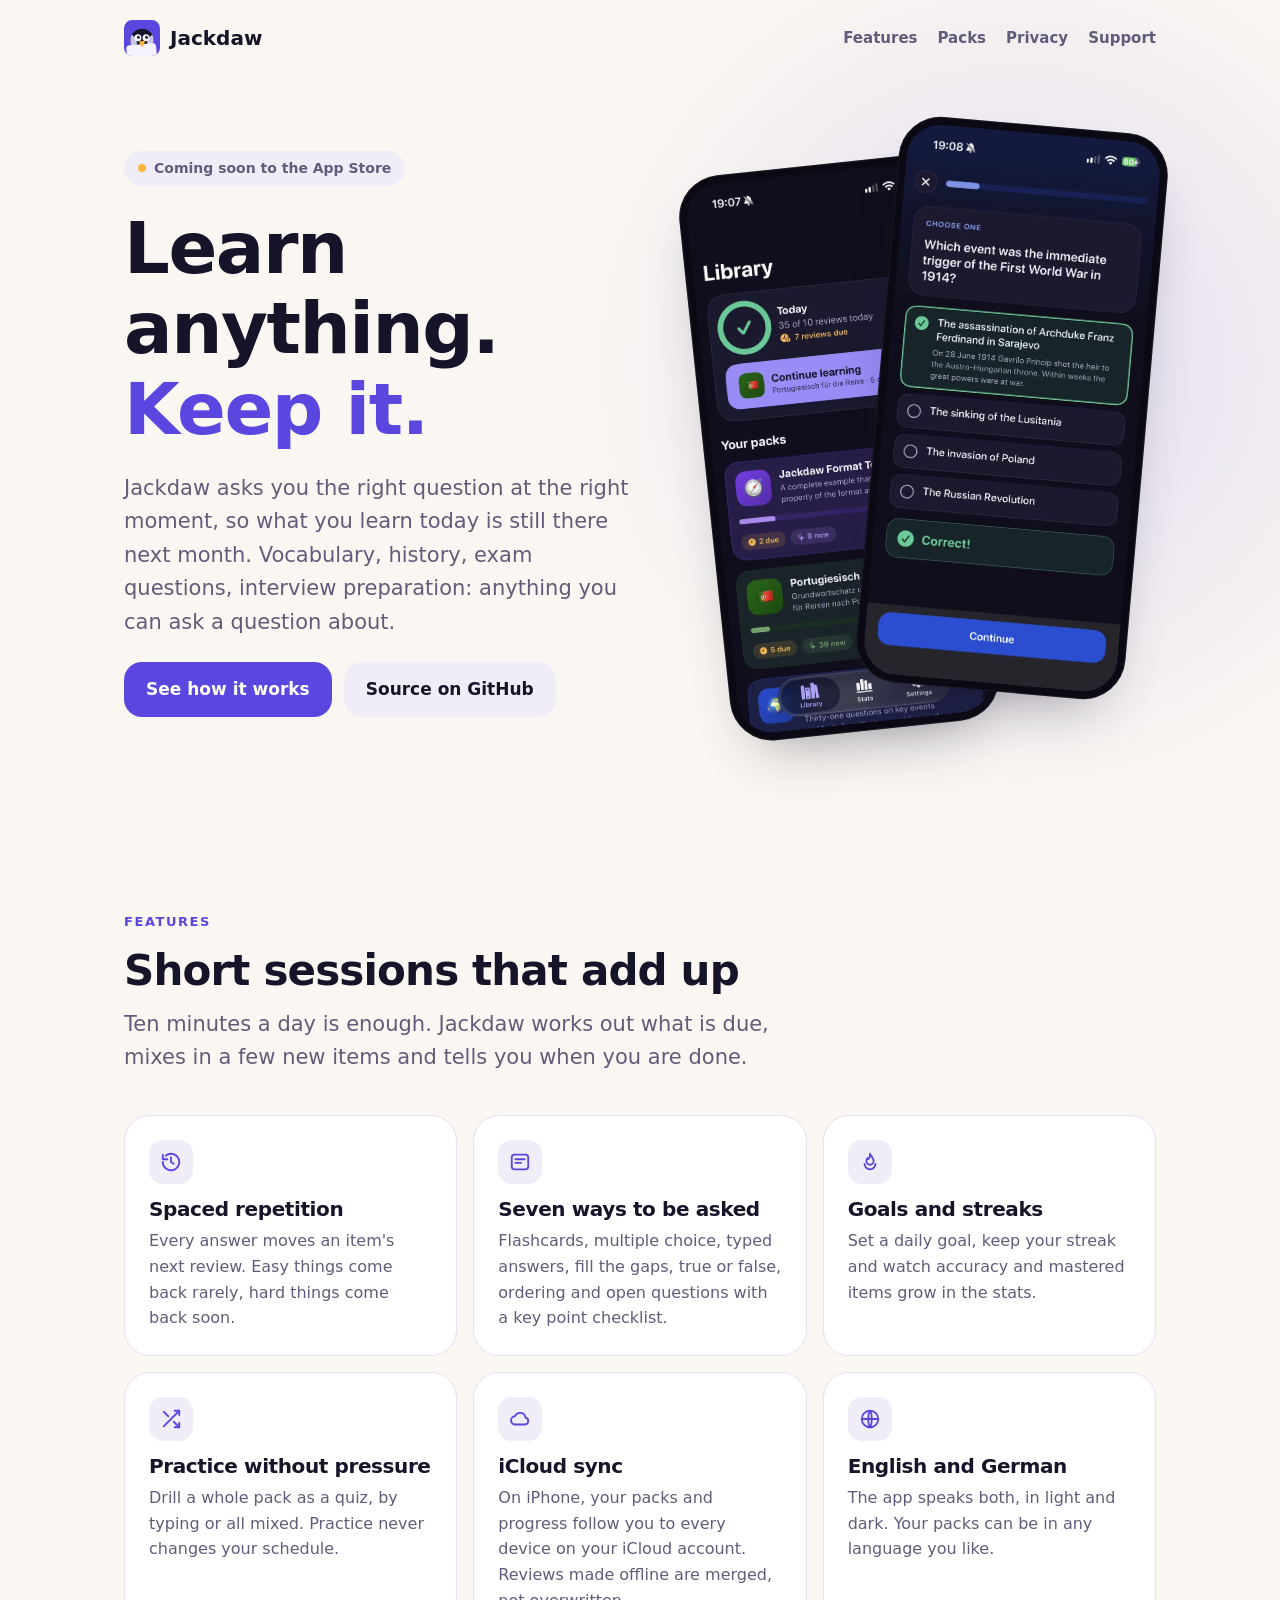
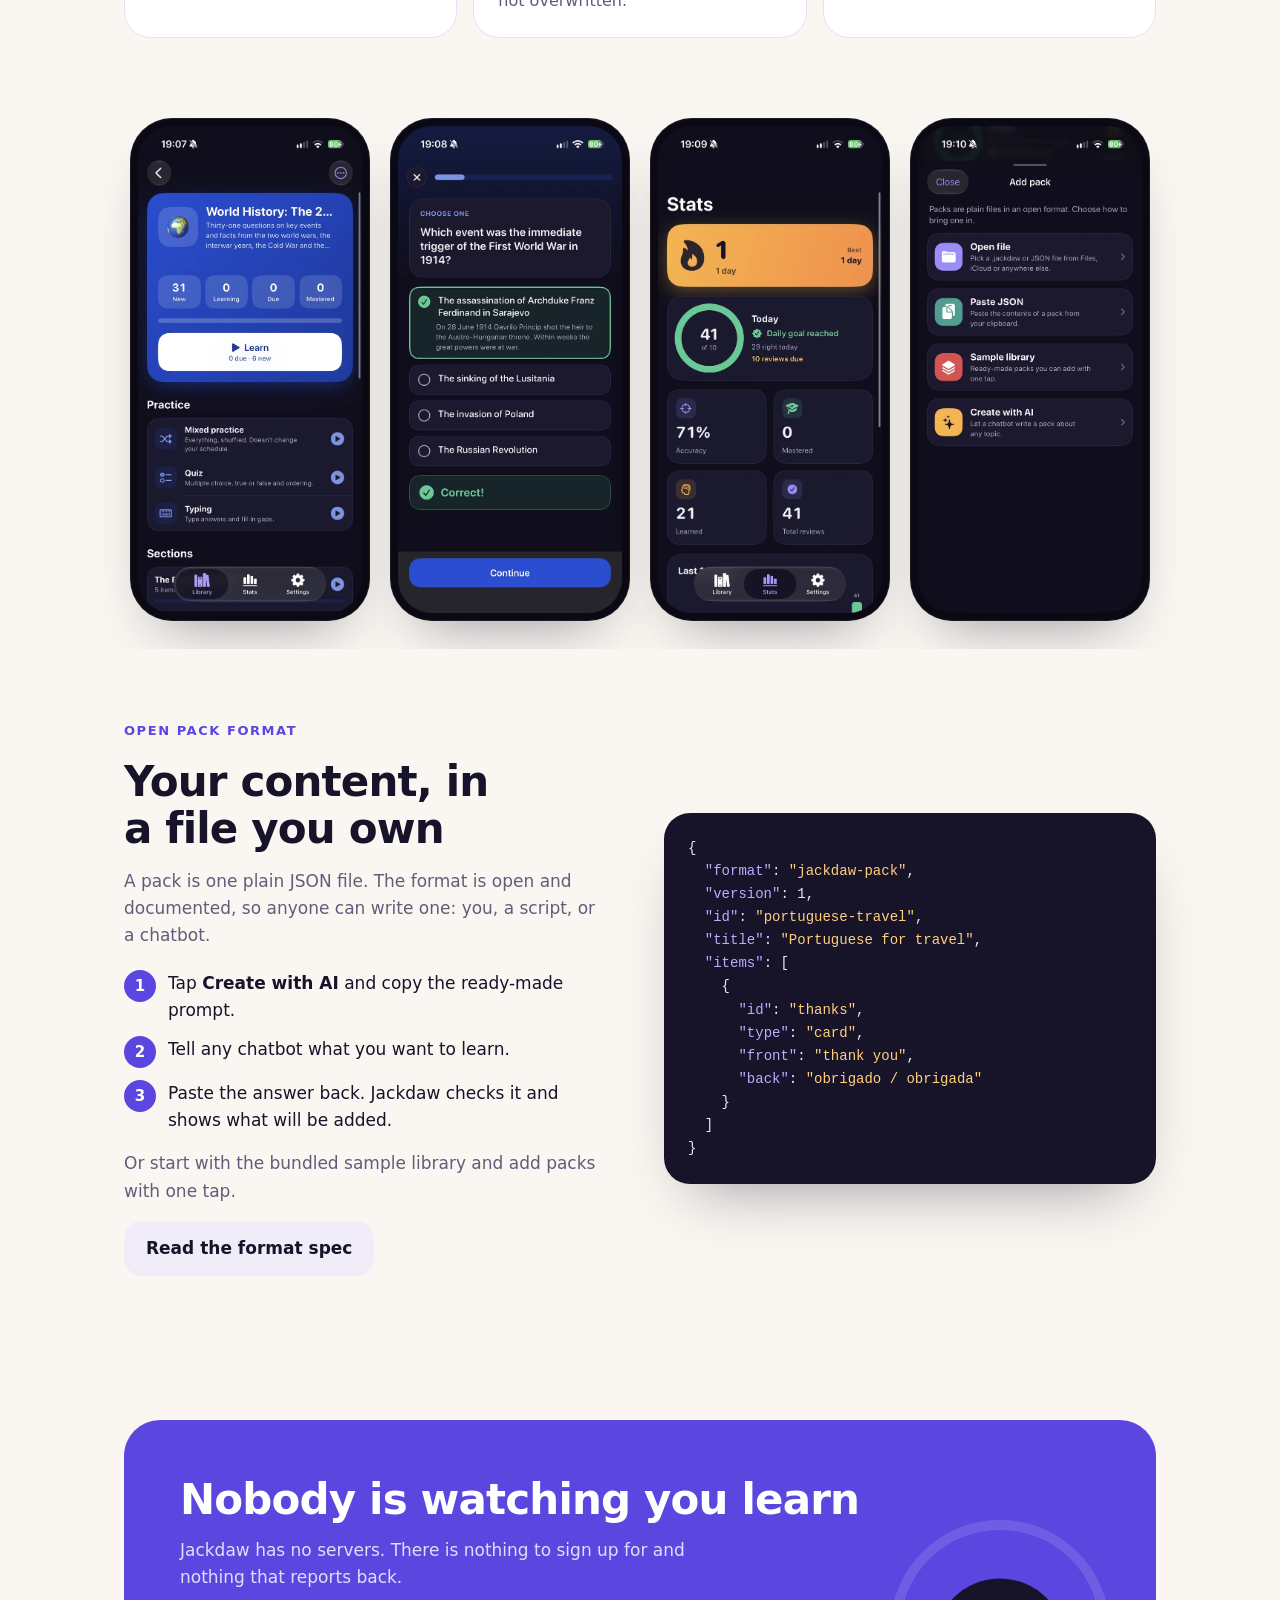
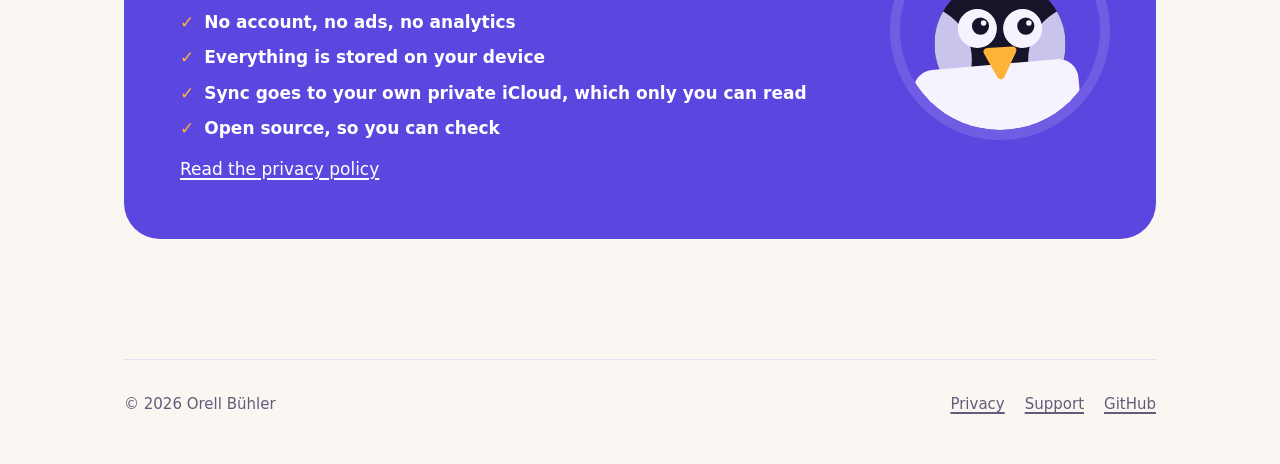
==== docs/index.html @ 550eed45 "add website with privacy and support pages static site in docs/ for github pages: landing page, priv" ====
<!doctype html>
<html lang="en">
<head>
    <meta charset="utf-8">
    <meta name="viewport" content="width=device-width, initial-scale=1">
    <title>Jackdaw: Learn & Remember</title>
    <meta name="description" content="Jackdaw is a spaced-repetition learning app for iPhone and Android. Learn anything from open pack files, with no account and no tracking.">
    <meta property="og:title" content="Jackdaw: Learn & Remember">
    <meta property="og:description" content="Learn anything with spaced repetition. Open pack format, no account, no tracking.">
    <meta name="theme-color" content="#5B47E0">
    <link rel="icon" type="image/svg+xml" href="assets/icon.svg">
    <link rel="stylesheet" href="style.css">
</head>
<body>
<div class="wrap">
    <header class="site">
        <a class="brand" href="./"><img src="assets/icon.svg" alt="">Jackdaw</a>
        <nav class="site" aria-label="Main">
            <a href="#features">Features</a>
            <a href="#packs">Packs</a>
            <a href="#privacy">Privacy</a>
            <a href="support.html">Support</a>
        </nav>
    </header>

    <main>
        <div class="hero">
            <div class="hero-copy">
                <span class="pill">Coming soon to the App Store</span>
                <h1>Learn anything.<br><em>Keep it.</em></h1>
                <p class="lead">Jackdaw asks you the right question at the right moment, so what you learn today is still there next month. Vocabulary, history, exam questions, interview preparation: anything you can ask a question about.</p>
                <div class="cta">
                    <a class="button" href="#features">See how it works</a>
                    <a class="button ghost" href="https://github.com/OrellBuehler/jackdaw">Source on GitHub</a>
                </div>
            </div>
            <div class="phones" aria-hidden="true">
                <div class="phone"><img src="assets/library.webp" width="603" height="1311" alt=""></div>
                <div class="phone"><img src="assets/question.webp" width="603" height="1311" alt=""></div>
            </div>
        </div>

        <section id="features">
            <div class="section-head">
                <span class="eyebrow">Features</span>
                <h2>Short sessions that add up</h2>
                <p class="lead">Ten minutes a day is enough. Jackdaw works out what is due, mixes in a few new items and tells you when you are done.</p>
            </div>
            <div class="grid">
                <div class="card">
                    <div class="icon"><svg viewBox="0 0 24 24"><path d="M3 12a9 9 0 1 0 3-6.7"/><path d="M3 4v5h5"/><path d="M12 7v5l3 2"/></svg></div>
                    <h3>Spaced repetition</h3>
                    <p>Every answer moves an item's next review. Easy things come back rarely, hard things come back soon.</p>
                </div>
                <div class="card">
                    <div class="icon"><svg viewBox="0 0 24 24"><rect x="3" y="4" width="18" height="16" rx="3"/><path d="M7 9h10M7 13h6"/></svg></div>
                    <h3>Seven ways to be asked</h3>
                    <p>Flashcards, multiple choice, typed answers, fill the gaps, true or false, ordering and open questions with a key point checklist.</p>
                </div>
                <div class="card">
                    <div class="icon"><svg viewBox="0 0 24 24"><path d="M12 3c1 3 4 4.500 4 8a4 4 0 0 1-8 0c0-1.500.500-2.500 1.500-3.500C9.500 10 12 9 12 3z"/><path d="M6 14a6 6 0 0 0 12 0"/></svg></div>
                    <h3>Goals and streaks</h3>
                    <p>Set a daily goal, keep your streak and watch accuracy and mastered items grow in the stats.</p>
                </div>
                <div class="card">
                    <div class="icon"><svg viewBox="0 0 24 24"><path d="M16 3h5v5"/><path d="M4 20 21 3"/><path d="M21 16v5h-5"/><path d="m15 15 6 6"/><path d="M4 4l5 5"/></svg></div>
                    <h3>Practice without pressure</h3>
                    <p>Drill a whole pack as a quiz, by typing or all mixed. Practice never changes your schedule.</p>
                </div>
                <div class="card">
                    <div class="icon"><svg viewBox="0 0 24 24"><path d="M7 18a4.500 4.500 0 0 1-.500-9A6 6 0 0 1 18 10.500 3.800 3.800 0 0 1 17.500 18z"/></svg></div>
                    <h3>iCloud sync</h3>
                    <p>On iPhone, your packs and progress follow you to every device on your iCloud account. Reviews made offline are merged, not overwritten.</p>
                </div>
                <div class="card">
                    <div class="icon"><svg viewBox="0 0 24 24"><circle cx="12" cy="12" r="9"/><path d="M3 12h18M12 3c2.500 3 2.500 15 0 18M12 3c-2.500 3-2.500 15 0 18"/></svg></div>
                    <h3>English and German</h3>
                    <p>The app speaks both, in light and dark. Your packs can be in any language you like.</p>
                </div>
            </div>
        </section>
    </main>
</div>

<div class="shots" aria-label="Screenshots">
    <div class="phone"><img src="assets/pack.webp" width="603" height="1311" loading="lazy" alt="A pack with its progress and practice modes"></div>
    <div class="phone"><img src="assets/question.webp" width="603" height="1311" loading="lazy" alt="A multiple choice question answered correctly"></div>
    <div class="phone"><img src="assets/stats.webp" width="603" height="1311" loading="lazy" alt="Stats with streak, daily goal and accuracy"></div>
    <div class="phone"><img src="assets/add-pack.webp" width="603" height="1311" loading="lazy" alt="Adding a pack from a file, the clipboard, the sample library or a chatbot"></div>
</div>

<div class="wrap">
    <section id="packs">
        <div class="split">
            <div class="copy">
                <span class="eyebrow">Open pack format</span>
                <h2>Your content, in a file you own</h2>
                <p>A pack is one plain JSON file. The format is open and documented, so anyone can write one: you, a script, or a chatbot.</p>
                <ol class="steps">
                    <li><span>Tap <strong>Create with AI</strong> and copy the ready-made prompt.</span></li>
                    <li><span>Tell any chatbot what you want to learn.</span></li>
                    <li><span>Paste the answer back. Jackdaw checks it and shows what will be added.</span></li>
                </ol>
                <p>Or start with the bundled sample library and add packs with one tap.</p>
                <a class="button ghost" href="https://github.com/OrellBuehler/jackdaw/blob/main/format/README.md">Read the format spec</a>
            </div>
<pre class="code"><code>{
  <span class="k">"format"</span>: <span class="s">"jackdaw-pack"</span>,
  <span class="k">"version"</span>: 1,
  <span class="k">"id"</span>: <span class="s">"portuguese-travel"</span>,
  <span class="k">"title"</span>: <span class="s">"Portuguese for travel"</span>,
  <span class="k">"items"</span>: [
    {
      <span class="k">"id"</span>: <span class="s">"thanks"</span>,
      <span class="k">"type"</span>: <span class="s">"card"</span>,
      <span class="k">"front"</span>: <span class="s">"thank you"</span>,
      <span class="k">"back"</span>: <span class="s">"obrigado / obrigada"</span>
    }
  ]
}</code></pre>
        </div>
    </section>

    <section id="privacy">
        <div class="band">
            <div>
                <h2>Nobody is watching you learn</h2>
                <p>Jackdaw has no servers. There is nothing to sign up for and nothing that reports back.</p>
                <ul>
                    <li>No account, no ads, no analytics</li>
                    <li>Everything is stored on your device</li>
                    <li>Sync goes to your own private iCloud, which only you can read</li>
                    <li>Open source, so you can check</li>
                </ul>
                <p><a href="privacy.html">Read the privacy policy</a></p>
            </div>
            <img src="assets/symbol.svg" width="200" height="200" alt="The Jackdaw mascot peeking over a card">
        </div>
    </section>

    <footer class="site">
        <span>© 2026 Orell Bühler</span>
        <nav aria-label="Footer">
            <a href="privacy.html">Privacy</a>
            <a href="support.html">Support</a>
            <a href="https://github.com/OrellBuehler/jackdaw">GitHub</a>
        </nav>
    </footer>
</div>
</body>
</html>
---- docs/style.css ----
:root {
    color-scheme: light dark;
    --violet: #5b47e0;
    --amber: #ffb238;
    --bg: #faf7f2;
    --surface: #ffffff;
    --muted: #f1edf8;
    --line: #e6e0f0;
    --text: #17142a;
    --soft: #625c7a;
    --accent: #5b47e0;
    --on-accent: #ffffff;
    --success: #1f9d68;
    --glow: rgba(91, 71, 224, 0.16);
    --shadow: 0 30px 60px -30px rgba(23, 20, 42, 0.45);
    --round: ui-rounded, "SF Pro Rounded", "Nunito", system-ui, -apple-system, "Segoe UI", Roboto, sans-serif;
}

@media (prefers-color-scheme: dark) {
    :root {
        --bg: #100e1d;
        --surface: #1c1930;
        --muted: #27233f;
        --line: #2f2a4b;
        --text: #f4f1fb;
        --soft: #a9a3c2;
        --accent: #9c8cff;
        --on-accent: #17142a;
        --success: #3dcb91;
        --glow: rgba(124, 104, 255, 0.28);
        --shadow: 0 30px 70px -30px rgba(0, 0, 0, 0.9);
    }
}

* {
    box-sizing: border-box;
}

html {
    scroll-behavior: smooth;
}

body {
    margin: 0;
    background: var(--bg);
    color: var(--text);
    font: 17px/1.6 var(--round);
    -webkit-font-smoothing: antialiased;
    overflow-x: hidden;
}

a {
    color: var(--accent);
    text-decoration-thickness: 1.5px;
    text-underline-offset: 3px;
}

img {
    max-width: 100%;
    display: block;
}

.wrap {
    max-width: 1080px;
    margin: 0 auto;
    padding: 0 24px;
}

.narrow {
    max-width: 720px;
}

header.site {
    display: flex;
    align-items: center;
    justify-content: space-between;
    gap: 16px;
    padding-block: 20px;
}

.brand {
    display: flex;
    align-items: center;
    gap: 10px;
    font-weight: 800;
    font-size: 20px;
    color: var(--text);
    text-decoration: none;
}

.brand img {
    width: 36px;
    height: 36px;
}

nav.site {
    display: flex;
    flex-wrap: wrap;
    gap: 4px 20px;
    font-weight: 600;
    font-size: 15px;
}

nav.site a {
    color: var(--soft);
    text-decoration: none;
}

nav.site a:hover,
nav.site a[aria-current] {
    color: var(--text);
}

h1,
h2,
h3 {
    line-height: 1.12;
    letter-spacing: -0.02em;
    margin: 0;
    text-wrap: balance;
}

h1 {
    font-size: clamp(40px, 7vw, 72px);
    font-weight: 800;
}

h2 {
    font-size: clamp(28px, 4.2vw, 42px);
    font-weight: 800;
}

h3 {
    font-size: 20px;
    font-weight: 700;
}

p {
    margin: 0;
    text-wrap: pretty;
}

.lead {
    font-size: clamp(18px, 2.2vw, 21px);
    color: var(--soft);
    max-width: 34em;
}

.eyebrow {
    font-size: 13px;
    font-weight: 700;
    letter-spacing: 0.12em;
    text-transform: uppercase;
    color: var(--accent);
}

.hero {
    position: relative;
    display: grid;
    grid-template-columns: 1.05fr 0.95fr;
    gap: 40px;
    align-items: center;
    padding-block: 48px 96px;
}

.hero::before {
    content: "";
    position: absolute;
    inset: -160px -30% auto auto;
    width: 900px;
    height: 900px;
    background: radial-gradient(closest-side, var(--glow), transparent);
    pointer-events: none;
    z-index: -1;
}

.hero-copy {
    display: grid;
    gap: 22px;
    justify-items: start;
}

.hero h1 em {
    font-style: normal;
    color: var(--accent);
}

.cta {
    display: flex;
    flex-wrap: wrap;
    gap: 12px;
    align-items: center;
}

.button {
    display: inline-flex;
    align-items: center;
    gap: 8px;
    padding: 14px 22px;
    border-radius: 18px;
    font-weight: 700;
    text-decoration: none;
    background: var(--accent);
    color: var(--on-accent);
    transition: transform 0.15s ease;
}

.button:hover {
    transform: translateY(-2px);
}

.button.ghost {
    background: var(--muted);
    color: var(--text);
}

.pill {
    display: inline-flex;
    align-items: center;
    gap: 8px;
    padding: 6px 14px;
    border-radius: 999px;
    background: var(--muted);
    color: var(--soft);
    font-size: 14px;
    font-weight: 600;
}

.pill::before {
    content: "";
    width: 8px;
    height: 8px;
    border-radius: 50%;
    background: var(--amber);
}

.phones {
    position: relative;
    height: 620px;
}

.phone {
    position: absolute;
    width: 270px;
    border-radius: 42px;
    padding: 8px;
    background: #0b0a14;
    box-shadow: var(--shadow), 0 0 0 1px rgba(255, 255, 255, 0.08) inset;
}

.phone img {
    border-radius: 34px;
    width: 100%;
    height: auto;
}

.phones .phone:nth-child(1) {
    left: 4%;
    top: 40px;
    transform: rotate(-6deg);
}

.phones .phone:nth-child(2) {
    right: 2%;
    top: 0;
    transform: rotate(5deg);
}

section {
    padding-block: 72px;
}

.section-head {
    display: grid;
    gap: 14px;
    margin-bottom: 40px;
    max-width: 40em;
}

.grid {
    display: grid;
    grid-template-columns: repeat(auto-fit, minmax(250px, 1fr));
    gap: 16px;
}

.card {
    background: var(--surface);
    border: 1px solid var(--line);
    border-radius: 26px;
    padding: 24px;
    display: grid;
    gap: 8px;
    align-content: start;
}

.card p {
    color: var(--soft);
    font-size: 16px;
}

.icon {
    width: 44px;
    height: 44px;
    border-radius: 14px;
    display: grid;
    place-items: center;
    background: var(--muted);
    color: var(--accent);
    margin-bottom: 6px;
}

.icon svg {
    width: 22px;
    height: 22px;
    fill: none;
    stroke: currentColor;
    stroke-width: 2;
    stroke-linecap: round;
    stroke-linejoin: round;
}

.split {
    display: grid;
    grid-template-columns: 1fr 1fr;
    gap: 48px;
    align-items: center;
}

.split .copy {
    display: grid;
    gap: 16px;
    justify-items: start;
}

.split .copy p {
    color: var(--soft);
}

.steps {
    counter-reset: step;
    list-style: none;
    padding: 0;
    margin: 4px 0 0;
    display: grid;
    gap: 12px;
}

.steps li {
    counter-increment: step;
    display: grid;
    grid-template-columns: 32px 1fr;
    gap: 12px;
    align-items: start;
}

.steps li::before {
    content: counter(step);
    width: 32px;
    height: 32px;
    border-radius: 50%;
    display: grid;
    place-items: center;
    background: var(--accent);
    color: var(--on-accent);
    font-weight: 800;
    font-size: 15px;
}

.code {
    overflow-x: auto;
    background: #17142a;
    color: #e9e5fb;
    border-radius: 26px;
    padding: 24px;
    font: 14px/1.65 ui-monospace, "SF Mono", Menlo, Consolas, monospace;
    box-shadow: var(--shadow);
    margin: 0;
}

.code .k {
    color: #b9adff;
}

.code .s {
    color: #ffcf7d;
}

.shots {
    display: flex;
    gap: 20px;
    overflow-x: auto;
    padding: 8px 24px 28px;
    scroll-snap-type: x mandatory;
    justify-content: safe center;
}

.shots .phone {
    position: static;
    flex: none;
    width: 240px;
    scroll-snap-align: center;
}

.shots .phone img {
    border-radius: 34px;
}

.band {
    background: var(--violet);
    color: #fff;
    border-radius: 36px;
    padding: clamp(28px, 5vw, 56px);
    display: grid;
    grid-template-columns: 1fr auto;
    gap: 32px;
    align-items: center;
    overflow: hidden;
}

.band p {
    color: rgba(255, 255, 255, 0.82);
    margin-top: 14px;
    max-width: 32em;
}

.band ul {
    margin: 18px 0 0;
    padding: 0;
    list-style: none;
    display: grid;
    gap: 8px;
    font-weight: 600;
}

.band li::before {
    content: "✓";
    margin-right: 10px;
    color: var(--amber);
    font-weight: 800;
}

.band img {
    width: 200px;
    height: 200px;
    border-radius: 50%;
    box-shadow: 0 0 0 10px rgba(255, 255, 255, 0.12);
}

.band a {
    color: #fff;
}

footer.site {
    border-top: 1px solid var(--line);
    margin-top: 48px;
    padding-block: 32px 48px;
    color: var(--soft);
    font-size: 15px;
    display: flex;
    flex-wrap: wrap;
    gap: 12px 24px;
    justify-content: space-between;
}

footer.site nav {
    display: flex;
    flex-wrap: wrap;
    gap: 8px 20px;
}

footer.site a {
    color: var(--soft);
}

.doc {
    padding-block: 32px 48px;
}

.doc h1 {
    font-size: clamp(34px, 5vw, 48px);
    margin-bottom: 12px;
}

.doc h2 {
    font-size: 24px;
    margin: 40px 0 10px;
}

.doc p,
.doc ul {
    margin: 0 0 14px;
}

.doc ul {
    padding-left: 22px;
}

.doc li {
    margin-bottom: 6px;
}

.doc .meta {
    color: var(--soft);
}

.doc .summary {
    background: var(--surface);
    border: 1px solid var(--line);
    border-radius: 22px;
    padding: 20px 24px;
    margin: 24px 0;
}

.doc .summary p:last-child,
.doc details p:last-child {
    margin-bottom: 0;
}

.doc details {
    background: var(--surface);
    border: 1px solid var(--line);
    border-radius: 18px;
    padding: 16px 20px;
    margin-bottom: 10px;
}

.doc summary {
    font-weight: 700;
    cursor: pointer;
}

.doc details[open] summary {
    margin-bottom: 10px;
}

@media (max-width: 860px) {
    .hero,
    .split,
    .band {
        grid-template-columns: 1fr;
    }

    .hero {
        padding-block: 24px 48px;
    }

    .phones {
        height: 500px;
        max-width: 420px;
        width: 100%;
        margin: 0 auto;
    }

    .phone {
        width: 210px;
        border-radius: 34px;
        padding: 6px;
    }

    .phone img {
        border-radius: 28px;
    }

    .band img {
        width: 120px;
        height: 120px;
        order: -1;
    }

    section {
        padding-block: 48px;
    }
}

@media (max-width: 520px) {
    nav.site a[href^="#"] {
        display: none;
    }
}

@media (prefers-reduced-motion: reduce) {
    html {
        scroll-behavior: auto;
    }

    .button {
        transition: none;
    }
}
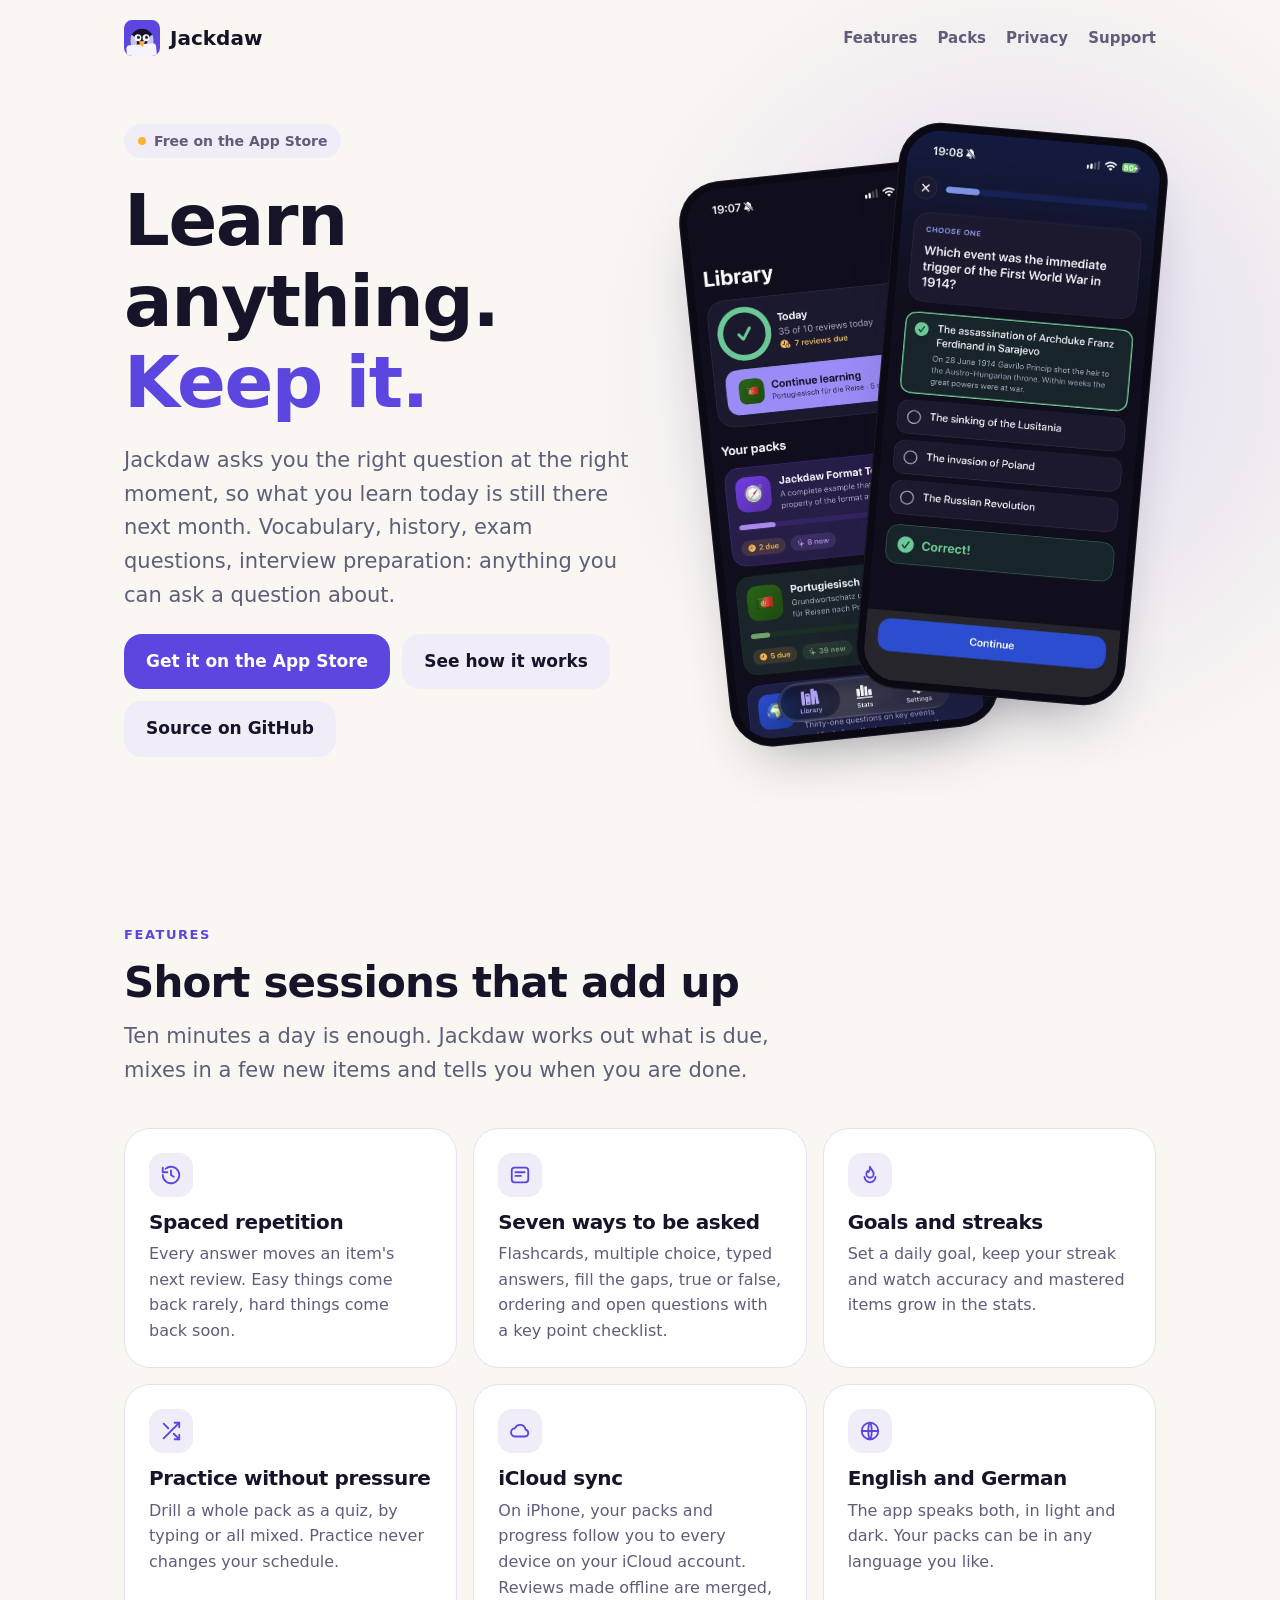
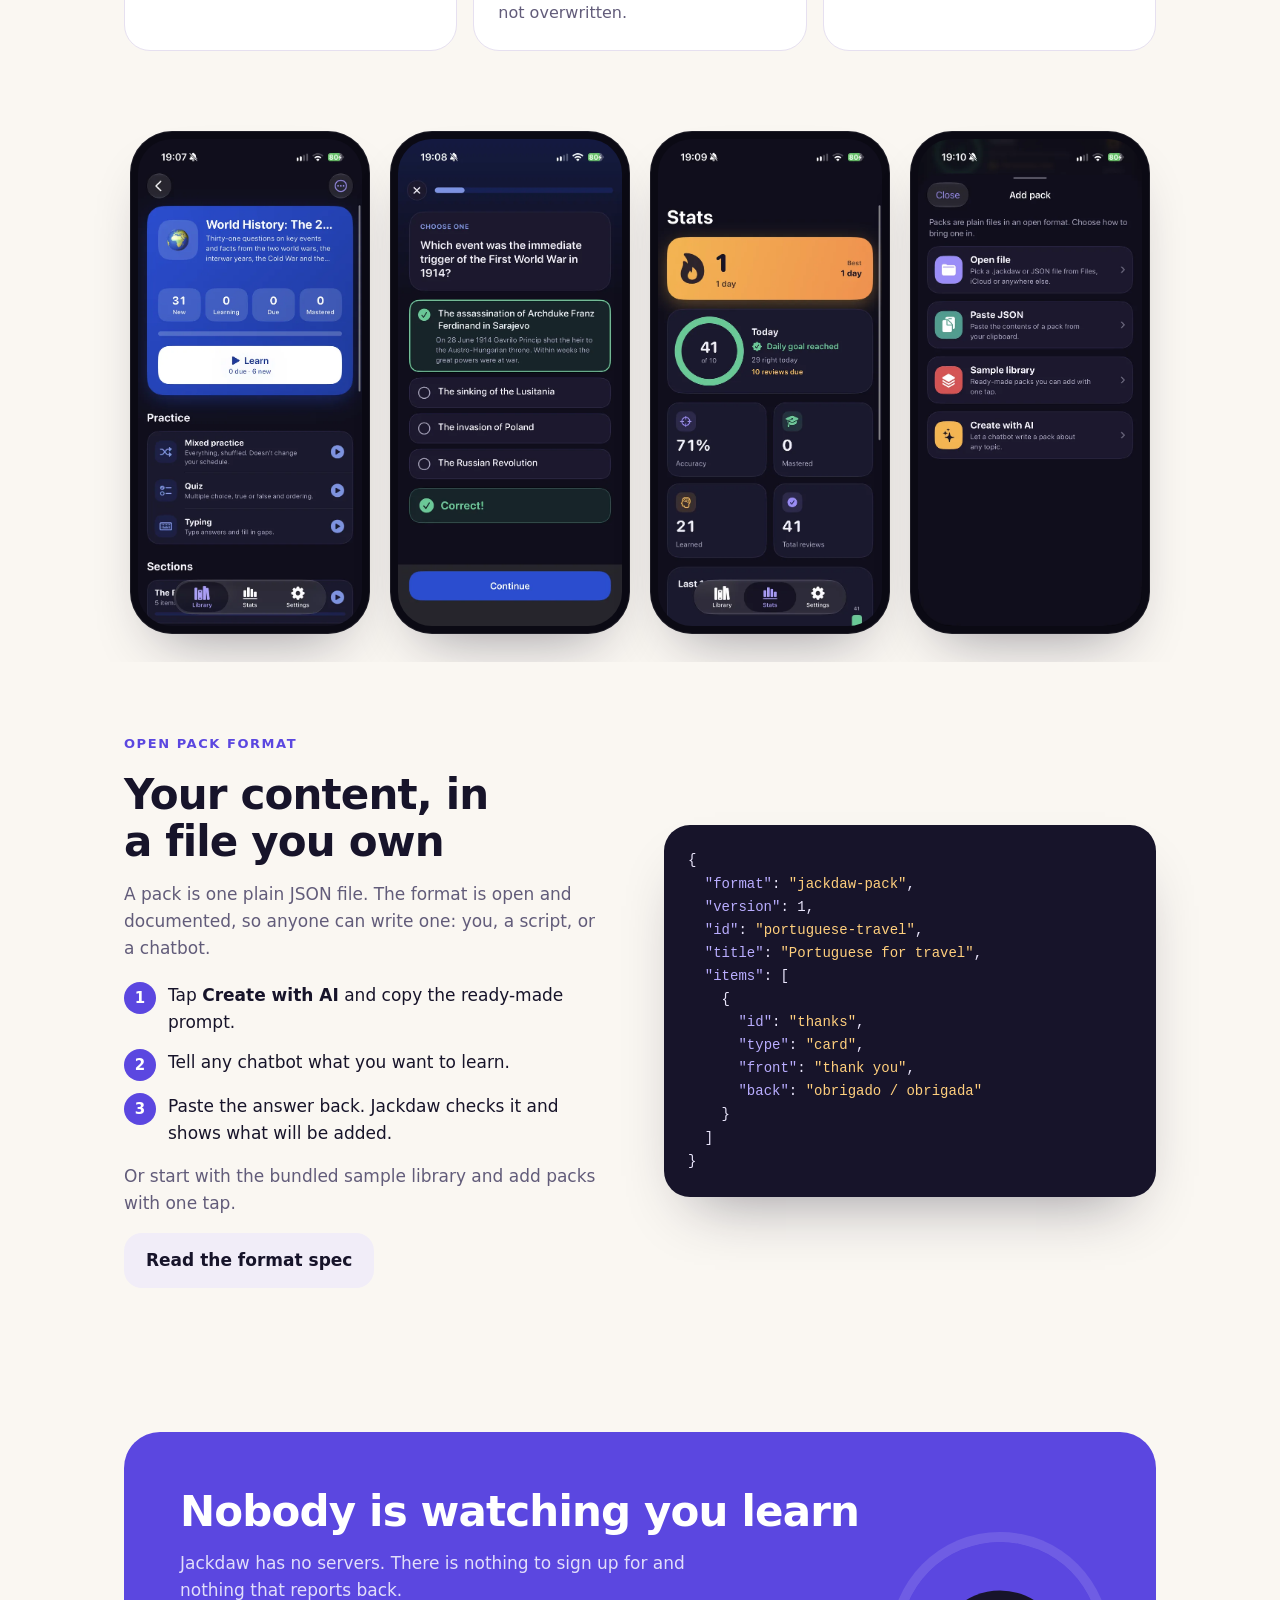
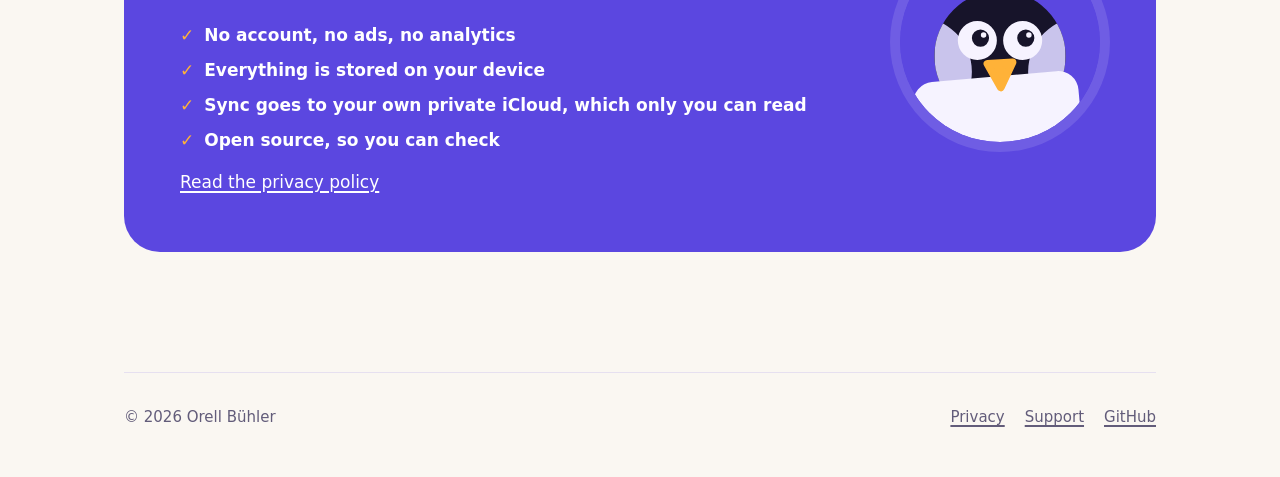
==== commit eb8e83ca: "link the app store listing in the readme and on the website" ====
--- a/docs/index.html
+++ b/docs/index.html
@@ -26,11 +26,12 @@
     <main>
         <div class="hero">
             <div class="hero-copy">
-                <span class="pill">Coming soon to the App Store</span>
+                <span class="pill">Free on the App Store</span>
                 <h1>Learn anything.<br><em>Keep it.</em></h1>
                 <p class="lead">Jackdaw asks you the right question at the right moment, so what you learn today is still there next month. Vocabulary, history, exam questions, interview preparation: anything you can ask a question about.</p>
                 <div class="cta">
-                    <a class="button" href="#features">See how it works</a>
+                    <a class="button" href="https://apps.apple.com/app/id6837738431">Get it on the App Store</a>
+                    <a class="button ghost" href="#features">See how it works</a>
                     <a class="button ghost" href="https://github.com/OrellBuehler/jackdaw">Source on GitHub</a>
                 </div>
             </div>
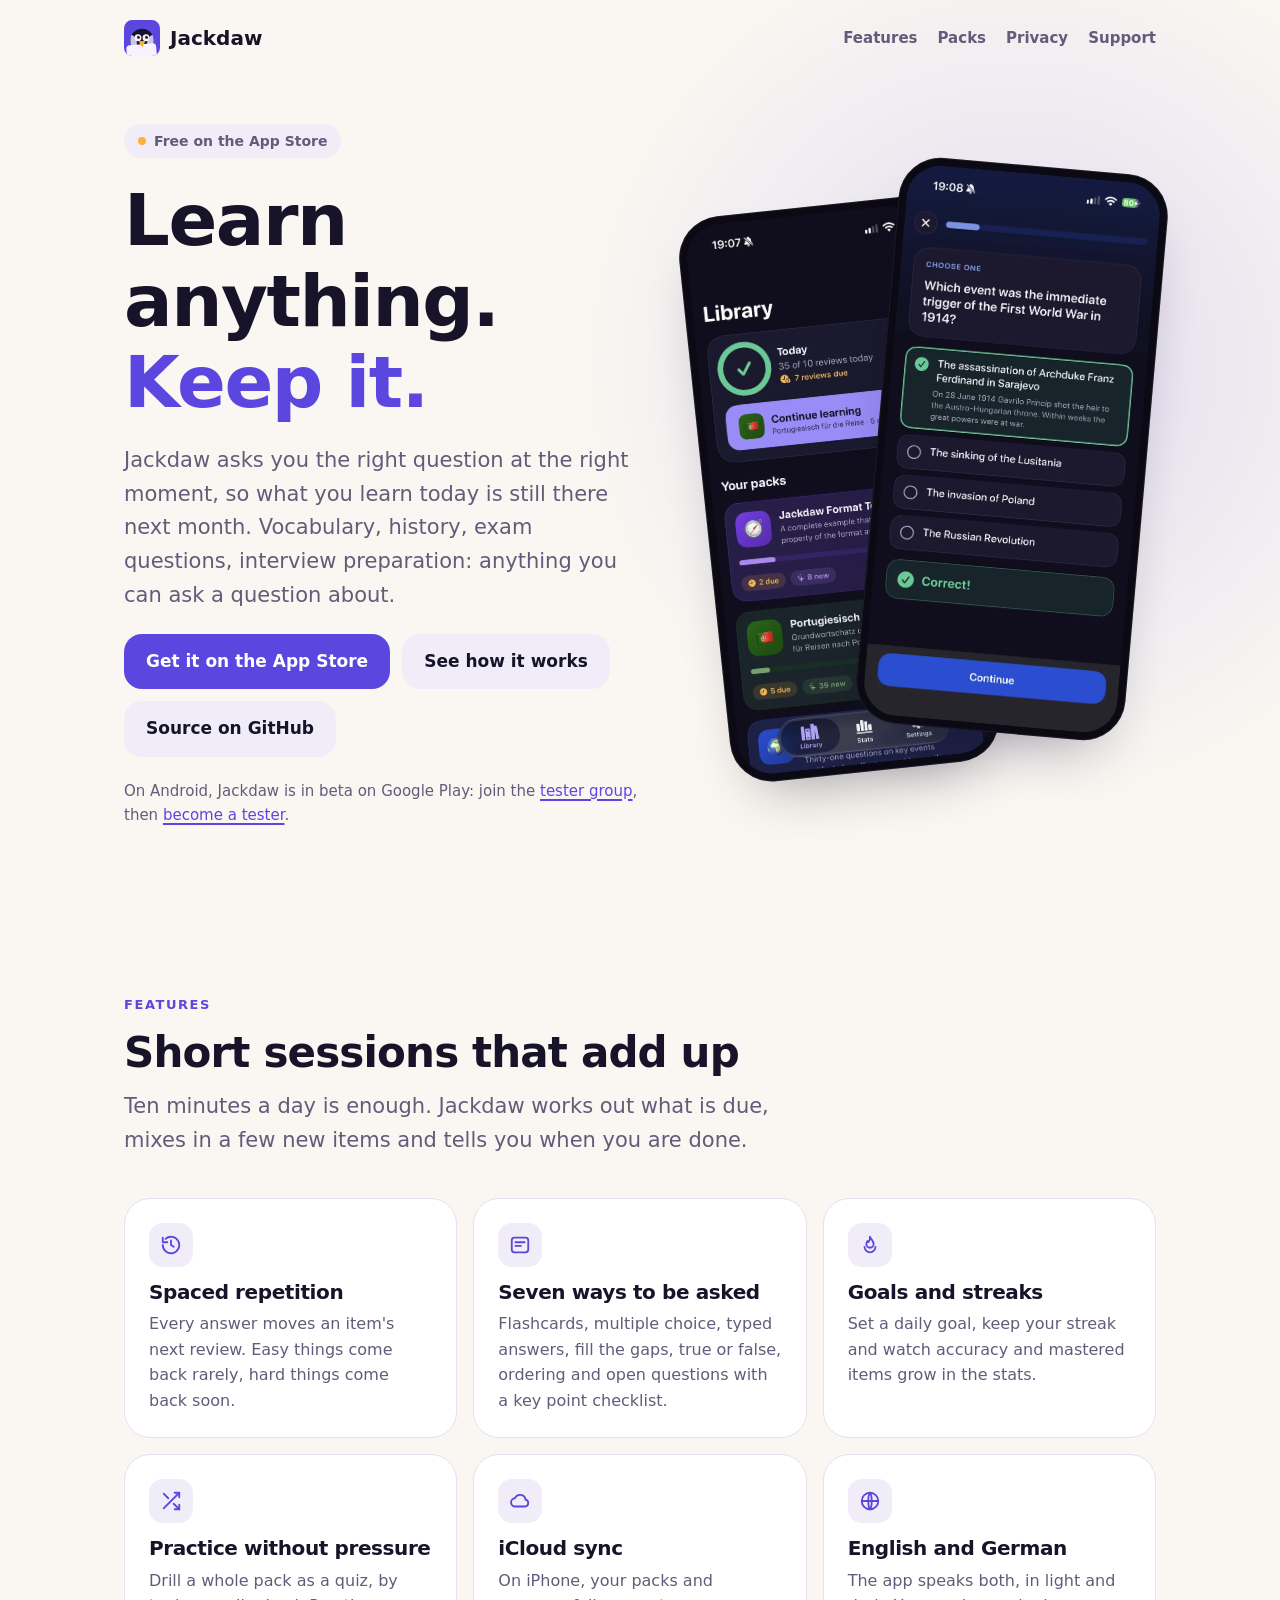
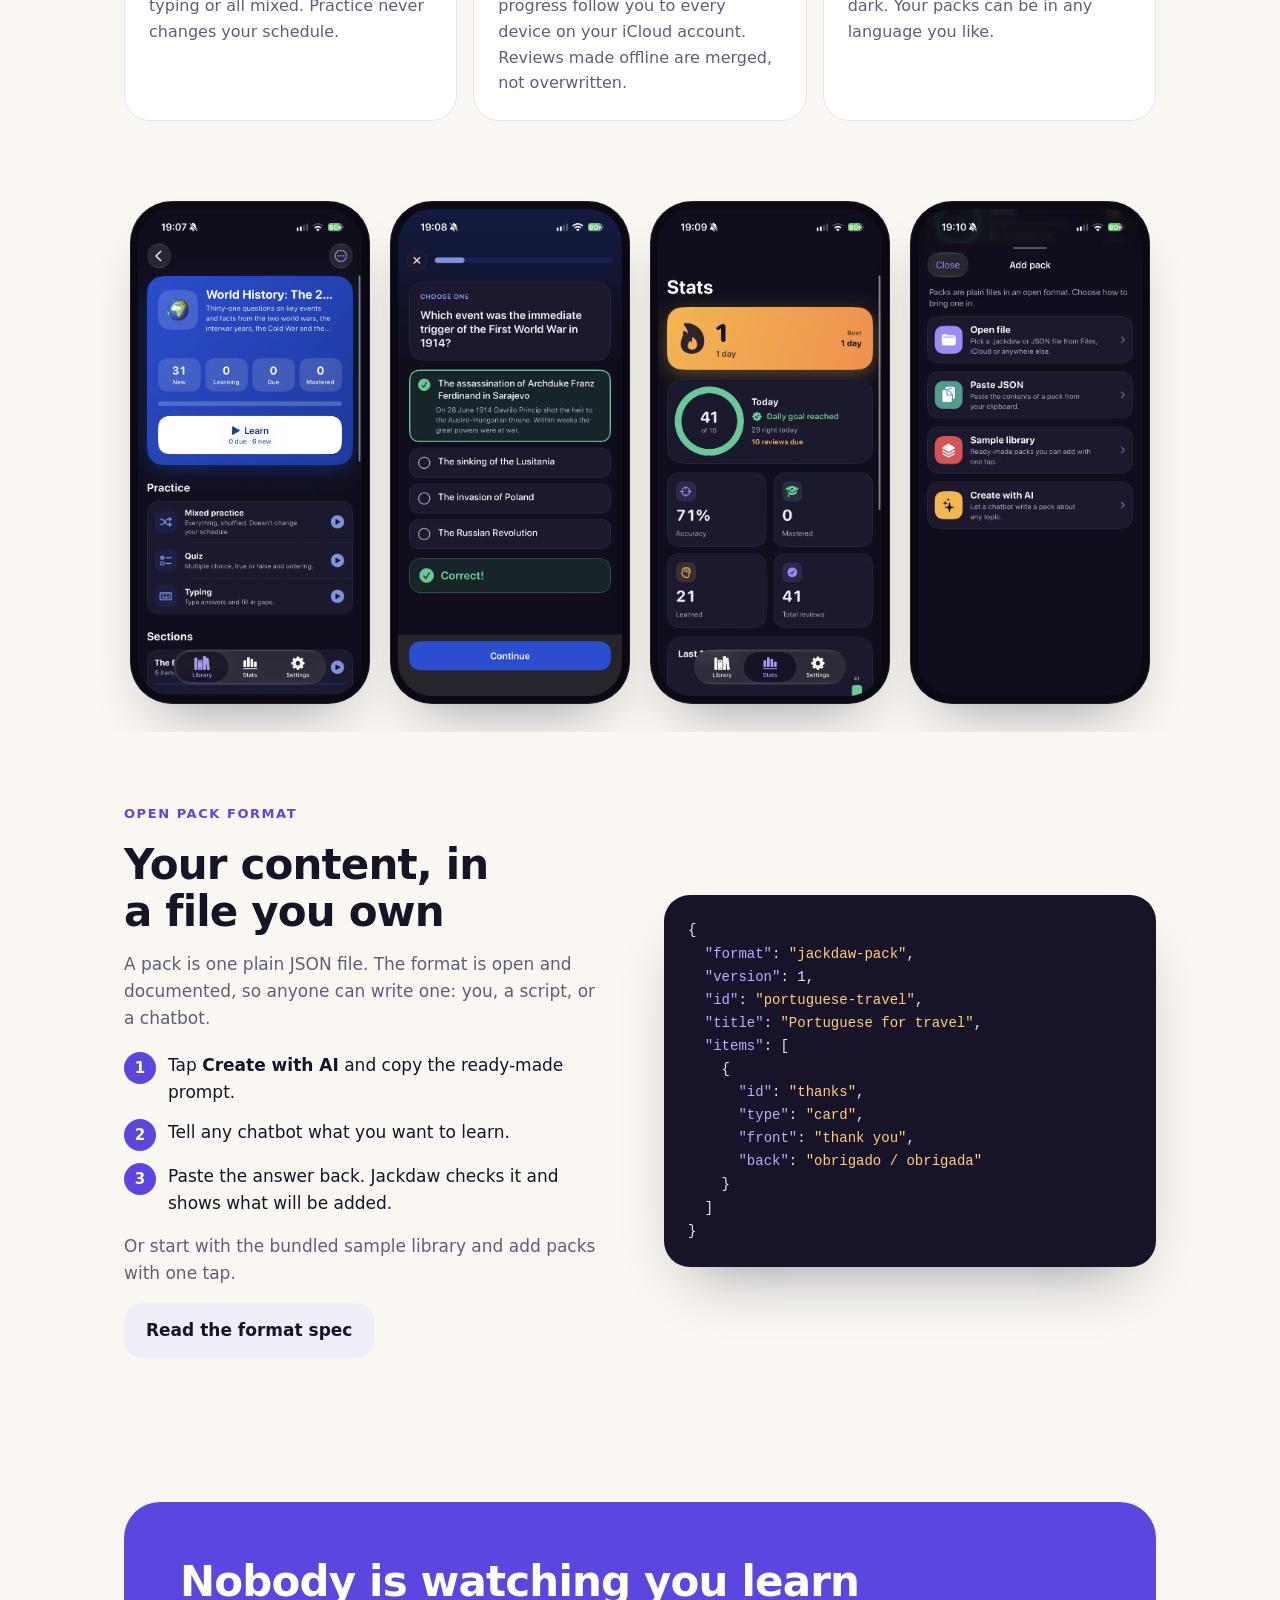
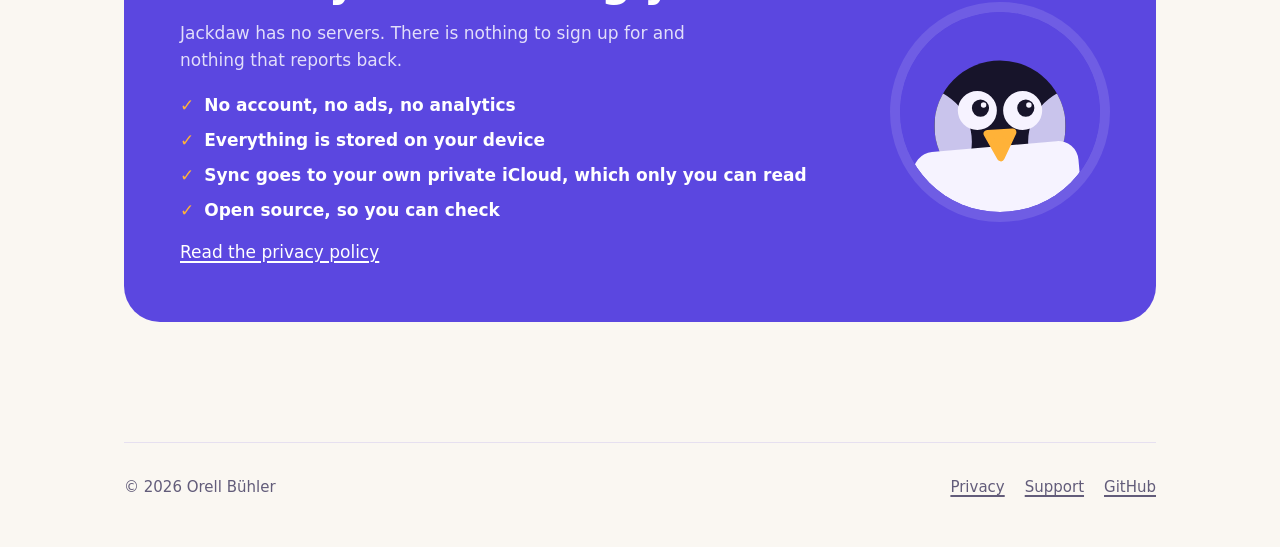
==== commit d4f8a5f2: "link the android beta on google play The readme and the website point to the tester group and the op" ====
--- a/docs/index.html
+++ b/docs/index.html
@@ -34,6 +34,7 @@
                     <a class="button ghost" href="#features">See how it works</a>
                     <a class="button ghost" href="https://github.com/OrellBuehler/jackdaw">Source on GitHub</a>
                 </div>
+                <p class="cta-note">On Android, Jackdaw is in beta on Google Play: join the <a href="https://groups.google.com/g/jackdaw-test">tester group</a>, then <a href="https://play.google.com/apps/testing/ch.orellbuehler.jackdaw">become a tester</a>.</p>
             </div>
             <div class="phones" aria-hidden="true">
                 <div class="phone"><img src="assets/library.webp" width="603" height="1311" alt=""></div>
--- a/docs/style.css
+++ b/docs/style.css
@@ -192,6 +192,12 @@
     align-items: center;
 }
 
+.cta-note {
+    margin: 0;
+    color: var(--soft);
+    font-size: 15px;
+}
+
 .button {
     display: inline-flex;
     align-items: center;
